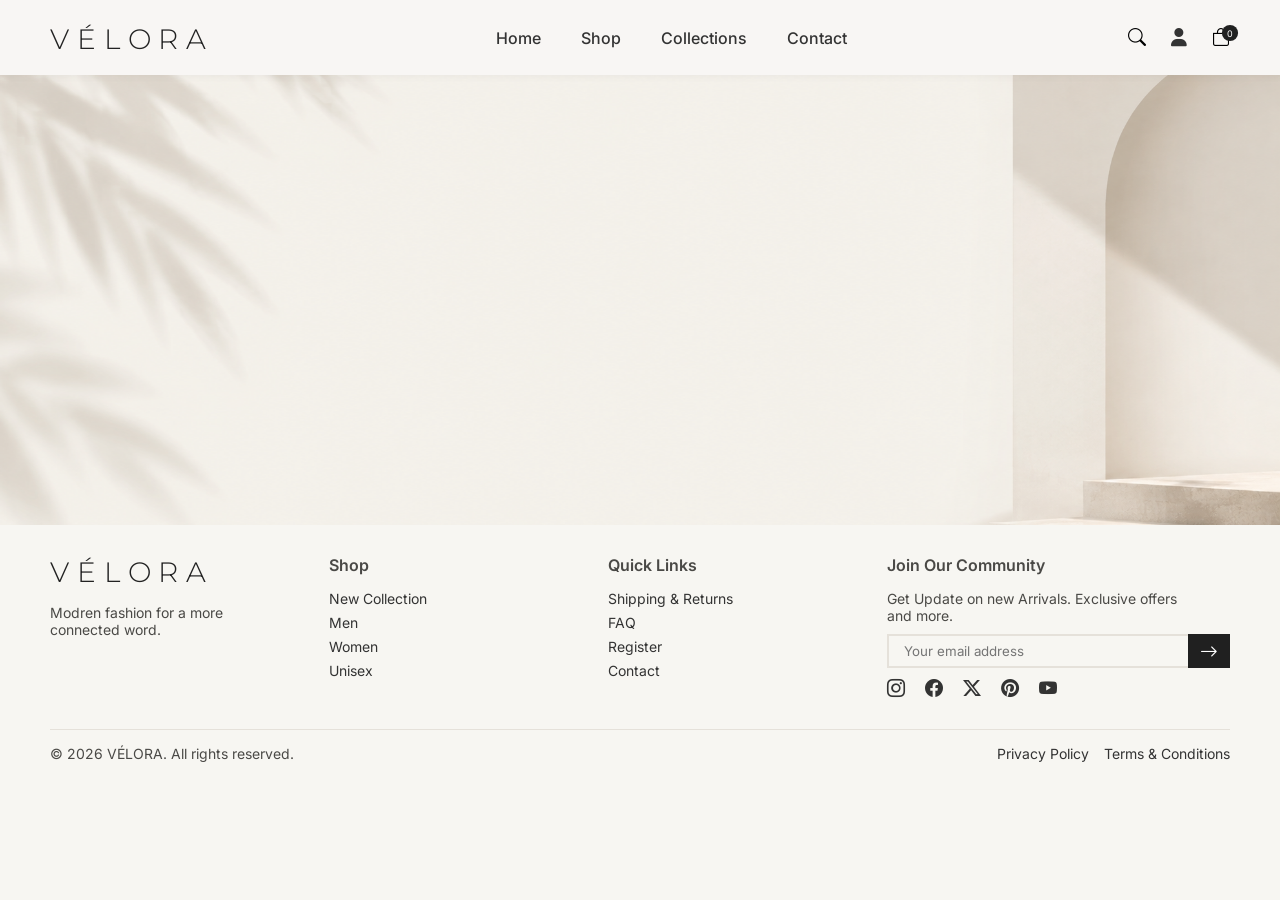
==== collections.html @ 4a01f21f "Add VÉLORA storefront with responsive design and multiple pages - Implemented header and footer comp" ====
<!doctype html>
<html lang="en">

<head>
    <meta charset="UTF-8" />
    <meta name="viewport" content="width=device-width, initial-scale=1.0" />
    <title>Collections | VÉLORA</title>
    <link rel="stylesheet" href="./css/globals.css">
    <link rel="stylesheet" href="./css/layout/header.css">
    <link rel="stylesheet" href="./css/collections.css">
    <link rel="stylesheet" href="./css/layout/footer.css">
    <link rel="stylesheet" href="https://cdn.jsdelivr.net/npm/bootstrap-icons@1.11.3/font/bootstrap-icons.min.css">
    <link rel="stylesheet" href="https://cdnjs.cloudflare.com/ajax/libs/font-awesome/6.7.2/css/all.min.css" />
</head>

<body>
    <header id="header"></header>

    <main class="main">
        <section class="hero">

        </section>
    </main>

    <footer id="footer"></footer>

    <!-- mobile bottom navgation menu  -->
    <nav id="bottom-navigation-bar"></nav>

    <script src="./js/main.js" type="module"></script>

</body>

</html
---- css/globals.css ----
@import url("https://fonts.googleapis.com/css2?family=Cormorant+Garamond:ital,wght@0,300..700;1,300..700&family=Inter:ital,opsz,wght@0,14..32,100..900;1,14..32,100..900&family=Montserrat:ital,wght@0,100..900;1,100..900&display=swap");

:root {
  /* Background colors */
  --bg-header: #f8f6f4;
  --bg-body: #f7f6f2;
  --bg-btn: #202020;
  --bg-white: #ffffff;
  --bg-hero: #d6cbbe;

  /* Text colors */
  --text-heading: #222222;
  --text-body: #4a4946;
  --text-white: #ffffff;
  --text-muted: #77736d;
  --text-nav: #333333;

  /* Border colors */
  --border-color: #e5e1da;
  --border-dark: #202020;

  /* Button colors */
  --btn-bg: #202020;
  --btn-text: #ffffff;
  --btn-hover: #3a3a3a;

  /* Typography */
  --font-heading: "Cormorant Garamond", serif;
  --font-body: "Inter", sans-serif;
  --font-logo: "Montserrat", sans-serif;
}

* {
  margin: 0;
  padding: 0;
  box-sizing: border-box;
  font-family: var(--font-body);
}

body {
  width: 100vw;
  overflow-x: hidden;
  color: var(--text-body);
  scroll-behavior: smooth;
  scrollbar-width: 5px;
  background-color: var(--bg-body);
}

/* scroll bar design  */
body::-webkit-scrollbar-track {
  background: #f7f6f2;
}

body::-webkit-scrollbar {
  width: 5px;
}

body::-webkit-scrollbar-thumb {
  background: #c8bdaa;
  border-radius: 10px;
}

.logo {
  font-size: 28px;
  font-weight: 300;
  letter-spacing: 0.28em;
  text-transform: uppercase;
  color: var(--text-heading);
  font-family: var(--font-logo);
}

.heading {
  font-family: var(--font-heading);
}

.text {
  font-family: var(--font-body);
}

a {
  color: var(--text-nav);
  text-decoration: none;
}

i {
  font-size: 18px;
}

/* hero section  */
.hero {
  width: 100%;
  height: 450px;
  background: url("./../assets/images/hero-section/bg.png") center / cover
    no-repeat;
}

@media (max-width: 768px) {
  html,
  body {
    &::-webkit-scrollbar {
      display: none;
    }
    scrollbar-width: none;
    -ms-overflow-style: none;
  }

  .logo {
    font-size: 24px;
  }

  i {
    font-size: 16px;
  }

  /* hero section  */
  .hero {
    height: 200px;
  }
}

@media (max-width: 374px) {
  .logo {
    font-size: 22px;
  }

  /* hear section  */
  .hero {
    height: 170px;
  }
}
---- css/layout/header.css ----
#header {
  width: 100%;
  height: 75px;
  display: flex;
  position: sticky;
  top: 0;
  padding-inline: 50px;
  padding-block: 10px;
  align-items: center;
  justify-content: space-between;
  box-shadow: 0 2px 8px rgba(0, 0, 0, 0.04);
  background-color: var(--bg-header);
}

.menuBtn {
  display: none;
}

.navbar {
  display: initial;
}

.navigation {
  display: flex;
  column-gap: 40px;
  list-style: none;
  font-weight: 500;
}

.icon-container {
  display: flex;
  column-gap: 25px;
  position: relative;
  font-weight: 400;
  z-index: 10;
  align-items: center;
}

.icon {
  background: none;
  border: none;
}

.cart-btn {
  position: relative;
}

.item-counter {
  width: 18px;
  height: 18px;
  display: flex;
  top: -3px;
  right: -9px;
  transform: scale(90%);
  align-items: center;
  justify-content: center;
  position: absolute;
  font-size: 10px;
  color: var(--text-white);
  border-radius: 100%;
  background-color: var(--bg-btn);
}

@media (max-width: 1024px) {
  #header {
    padding-inline: 30px;
    height: 65px;
  }

  .navbar {
    display: none;
  }

  .menuBtn {
    display: initial;
    position: relative;
    z-index: 10;
  }

  #header h1 {
    position: absolute;
    inset: 0;
    display: flex;
    align-items: center;
    justify-content: center;
  }

  .item-counter {
    transform: scale(80%);
  }
}

@media (max-width: 768px) {
  #header {
    padding-inline: 15px;
    height: 60px;
  }

  .userIcon {
    display: none;
  }

  .icon-container {
    column-gap: 15px;
  }
}

@media (max-width: 374px) {
  #header {
    padding-inline: 12px;
  }
}
---- css/layout/footer.css ----
#footer {
  width: 100%;
  display: flex;
  padding-inline: 50px;
  flex-direction: column;
}

#bottom-navigation-bar {
  display: none;
}

.footer-container {
  display: grid;
  column-gap: 50px;
  padding-block: 30px;
  flex-direction: row;
  grid-template-columns: 1fr 1fr 1fr 1.5fr;
}

.footer-brand p {
  margin-top: 15px;
  max-width: 200px;
  font-size: 14px;
}

.footer-heading {
  font-size: 16px;
  font-weight: 600;
  margin-bottom: 15px;
}

.footer-links {
  list-style: none;
  display: flex;
  flex-direction: column;
  row-gap: 7px;
  font-size: 14px;
}

.footer-community p {
  max-width: 300px;
  font-size: 14px;
}

.footer-newsletter-form {
  margin-top: 10px;
  position: relative;
  max-width: 375px;
}

.footer-newsletter-form input {
  width: 100%;
  outline: none;
  padding-inline: 15px;
  padding-block: 7px;
  background: transparent;
  border: 2px solid var(--border-color);
  transition: border-color 0.3s ease;
}

.footer-newsletter-form button {
  right: 0;
  height: 100%;
  border: none;
  position: absolute;
  cursor: pointer;
  padding-inline: 12px;
  color: var(--text-white);
  background-color: var(--bg-btn);
}

.footer-newsletter-form input:focus {
  border-color: var(--border-dark);
  outline: none;
}

.footer-socials {
  display: flex;
  margin-top: 10px;
  column-gap: 20px;
}

.footer-bottom {
  font-size: 14px;
  display: flex;
  padding-block: 15px;
  border-top: 1px solid var(--border-color);
  justify-content: space-between;
}

.footer-legal-links {
  display: flex;
  column-gap: 15px;
}

@media (max-width: 1024px) {
  .footer-container {
    grid-template-columns: 2fr 1fr 1fr;
    row-gap: 20px;
  }
  .footer-community {
    grid-column: 1/-1;
  }
}

@media (max-width: 768px) {
  #footer {
    display: none;
  }
  #bottom-navigation-bar {
    display: flex;
  }
  #bottom-navigation-bar {
    width: 100%;
    padding-inline: 15px;
    height: 60px;
    display: flex;
    position: fixed;
    bottom: 0px;
    align-items: center;
    justify-content: space-between;
    background-color: var(--bg-header);
    border-top: 1px solid var(--border-color);
    box-shadow: 0 -2px 10px rgba(0, 0, 0, 0.04);
    border-radius: 15px 15px 0 0;
    font-weight: 500;
  }
  #bottom-navigation-bar a {
    display: flex;
    row-gap: 2px;
    font-size: 10px;
    align-items: center;
    flex-direction: column;
  }
}

@media (max-width: 374px) {
  #bottom-navigation-bar {
    padding-inline: 12px;
  }
}
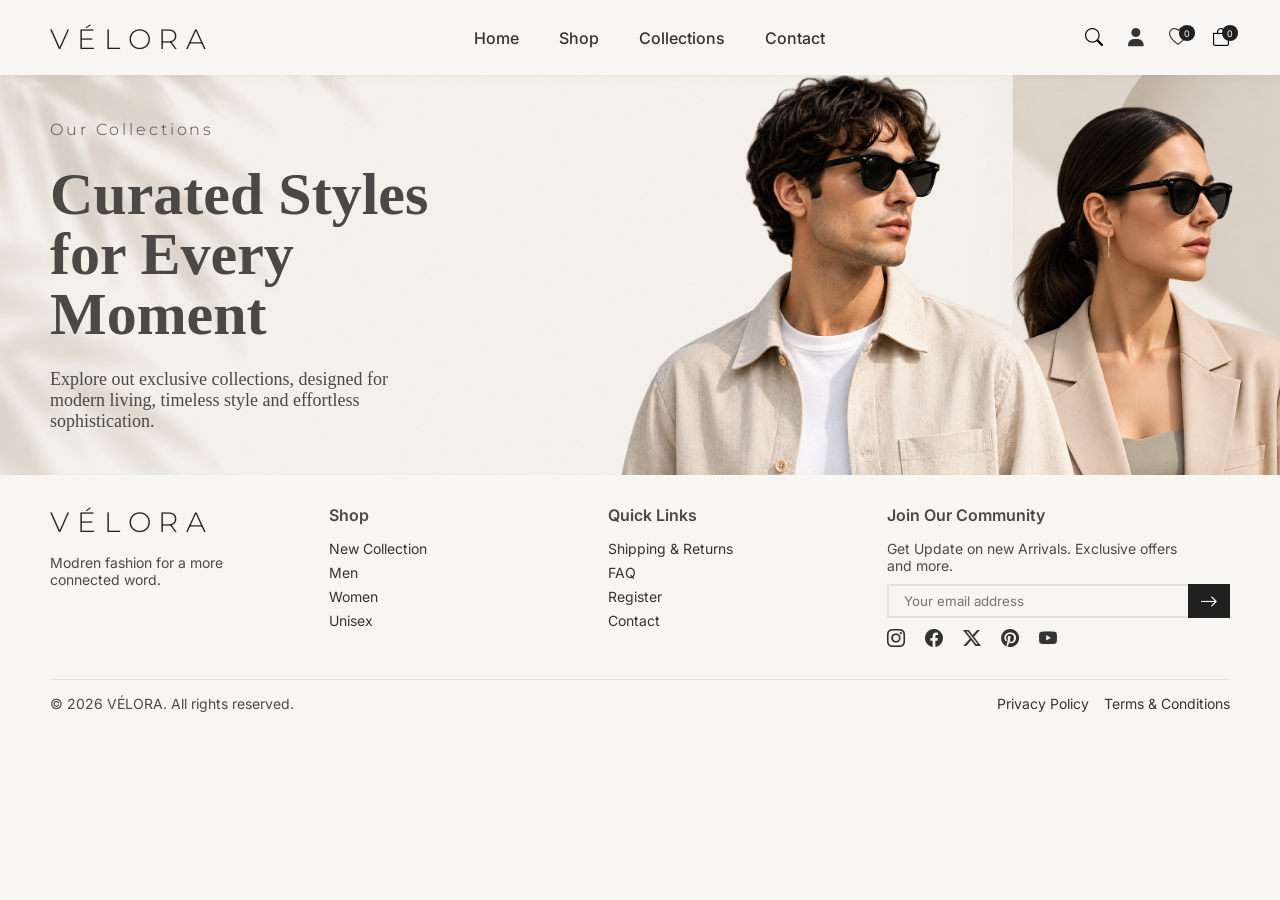
==== commit ad24a375: "Add hero section component and styles - Created a new hero section component in `components/hero-sec" ====
--- a/collections.html
+++ b/collections.html
@@ -7,6 +7,7 @@
     <title>Collections | VÉLORA</title>
     <link rel="stylesheet" href="./css/globals.css">
     <link rel="stylesheet" href="./css/layout/header.css">
+    <link rel="stylesheet" href="./css/layout/hero-section.css">
     <link rel="stylesheet" href="./css/collections.css">
     <link rel="stylesheet" href="./css/layout/footer.css">
     <link rel="stylesheet" href="https://cdn.jsdelivr.net/npm/bootstrap-icons@1.11.3/font/bootstrap-icons.min.css">
@@ -28,7 +29,7 @@
     <nav id="bottom-navigation-bar"></nav>
 
     <script src="./js/main.js" type="module"></script>
-
+    <script src="./js/collections.js" type="module"></script>
 </body>
 
-</html+</html>
--- a/css/globals.css
+++ b/css/globals.css
@@ -94,6 +94,20 @@
     no-repeat;
 }
 
+@media (max-width: 1280px) {
+  /* hero section  */
+  .hero {
+    height: 400px;
+  }
+}
+
+@media (max-width: 1024px) {
+  /* hero section  */
+  .hero {
+    height: 300px;
+  }
+}
+
 @media (max-width: 768px) {
   html,
   body {
@@ -114,7 +128,7 @@
 
   /* hero section  */
   .hero {
-    height: 200px;
+    height: 180px;
   }
 }
 
@@ -125,6 +139,6 @@
 
   /* hear section  */
   .hero {
-    height: 170px;
+    height: 130px;
   }
 }
--- a/css/layout/header.css
+++ b/css/layout/header.css
@@ -96,7 +96,8 @@
     height: 60px;
   }
 
-  .userIcon {
+  .userIcon,
+  .heart-btn {
     display: none;
   }
 
--- a/css/layout/hero-section.css
+++ b/css/layout/hero-section.css
@@ -0,0 +1,179 @@
+/* hero section  */
+
+.hero-content {
+  width: 100%;
+  display: flex;
+  height: 100%;
+}
+
+.hero-text {
+  width: 100%;
+  height: 100%;
+  display: flex;
+  row-gap: 25px;
+  padding-left: 50px;
+  flex-direction: column;
+  justify-content: center;
+}
+
+.hero-text h4 {
+  font-size: 16px;
+  font-weight: 300;
+  letter-spacing: 0.18em;
+  font-family: var(--font-logo);
+}
+
+.hero-text button {
+  padding: 12px 20px;
+  max-width: 230px;
+  border: none;
+  display: flex;
+  align-items: center;
+  justify-content: center;
+  column-gap: 15px;
+  cursor: pointer;
+  color: var(--text-white);
+  background-color: var(--bg-btn);
+}
+
+.hero-text h1 {
+  font-size: 72px;
+  max-width: 500px;
+  line-height: 1em;
+  font-weight: 700;
+  font-family: var(--font-heading);
+}
+
+.hero-text p {
+  font-size: 18px;
+  max-width: 400px;
+  font-weight: 500;
+  font-family: var(--font-heading);
+}
+
+.hero-image {
+  width: 100%;
+  height: 100%;
+  display: flex;
+  align-items: end;
+  justify-content: center;
+}
+
+.hero-image img {
+  height: 100%;
+  max-width: 110%;
+}
+
+@media (max-width: 1280px) {
+  /* hero section  */
+  .hero-text h1 {
+    font-size: 60px;
+    max-width: 400px;
+  }
+
+  .hero-text p {
+    max-width: 380px;
+  }
+}
+
+@media (max-width: 1024px) {
+  /* hero section  */
+  .hero-text {
+    row-gap: 15px;
+    padding-left: 30px;
+  }
+
+  .hero-text h4 {
+    font-size: 12px;
+    letter-spacing: 0.15em;
+  }
+
+  .hero-text button {
+    padding: 10px 15px;
+    max-width: 200px;
+    font-size: 14px;
+    column-gap: 10px;
+  }
+
+  .hero-text p {
+    font-size: 16px;
+    max-width: 300px;
+  }
+
+  .hero-text h1 {
+    font-size: 48px;
+    max-width: 360px;
+  }
+}
+
+@media (max-width: 768px) {
+  /* hero section  */
+  .hero-text {
+    row-gap: 8px;
+    padding-left: 15px;
+  }
+
+  .hero-text h4 {
+    font-size: 10px;
+    letter-spacing: 0.12em;
+  }
+
+  .hero-text span {
+    display: none;
+  }
+
+  .hero-text button {
+    padding: 5px 5px;
+    max-width: 120px;
+    font-size: 8px;
+    font-weight: 400;
+    column-gap: 10px;
+  }
+
+  .hero-text p {
+    font-size: 10px;
+    max-width: 200px;
+  }
+
+  .hero-text h1 {
+    font-size: 24px;
+    max-width: 182px;
+  }
+  .hero-image img {
+    height: 145px;
+  }
+}
+
+@media (max-width: 374px) {
+  /* hero section  */
+  .hero-text {
+    row-gap: 5px;
+    padding-left: 12px;
+  }
+
+  .hero-text h4 {
+    font-size: 8px;
+    letter-spacing: 0.05em;
+  }
+
+  .hero-text button {
+    padding: 2px 0px;
+    max-width: 110px;
+    font-size: 8px;
+    font-weight: 300;
+    column-gap: 5px;
+  }
+
+  .hero-text p {
+    font-size: 8px;
+    max-width: 200px;
+  }
+
+  .hero-text h1 {
+    font-size: 20px;
+    max-width: 150px;
+  }
+  .hero-image img {
+    height: 100px;
+  }
+}
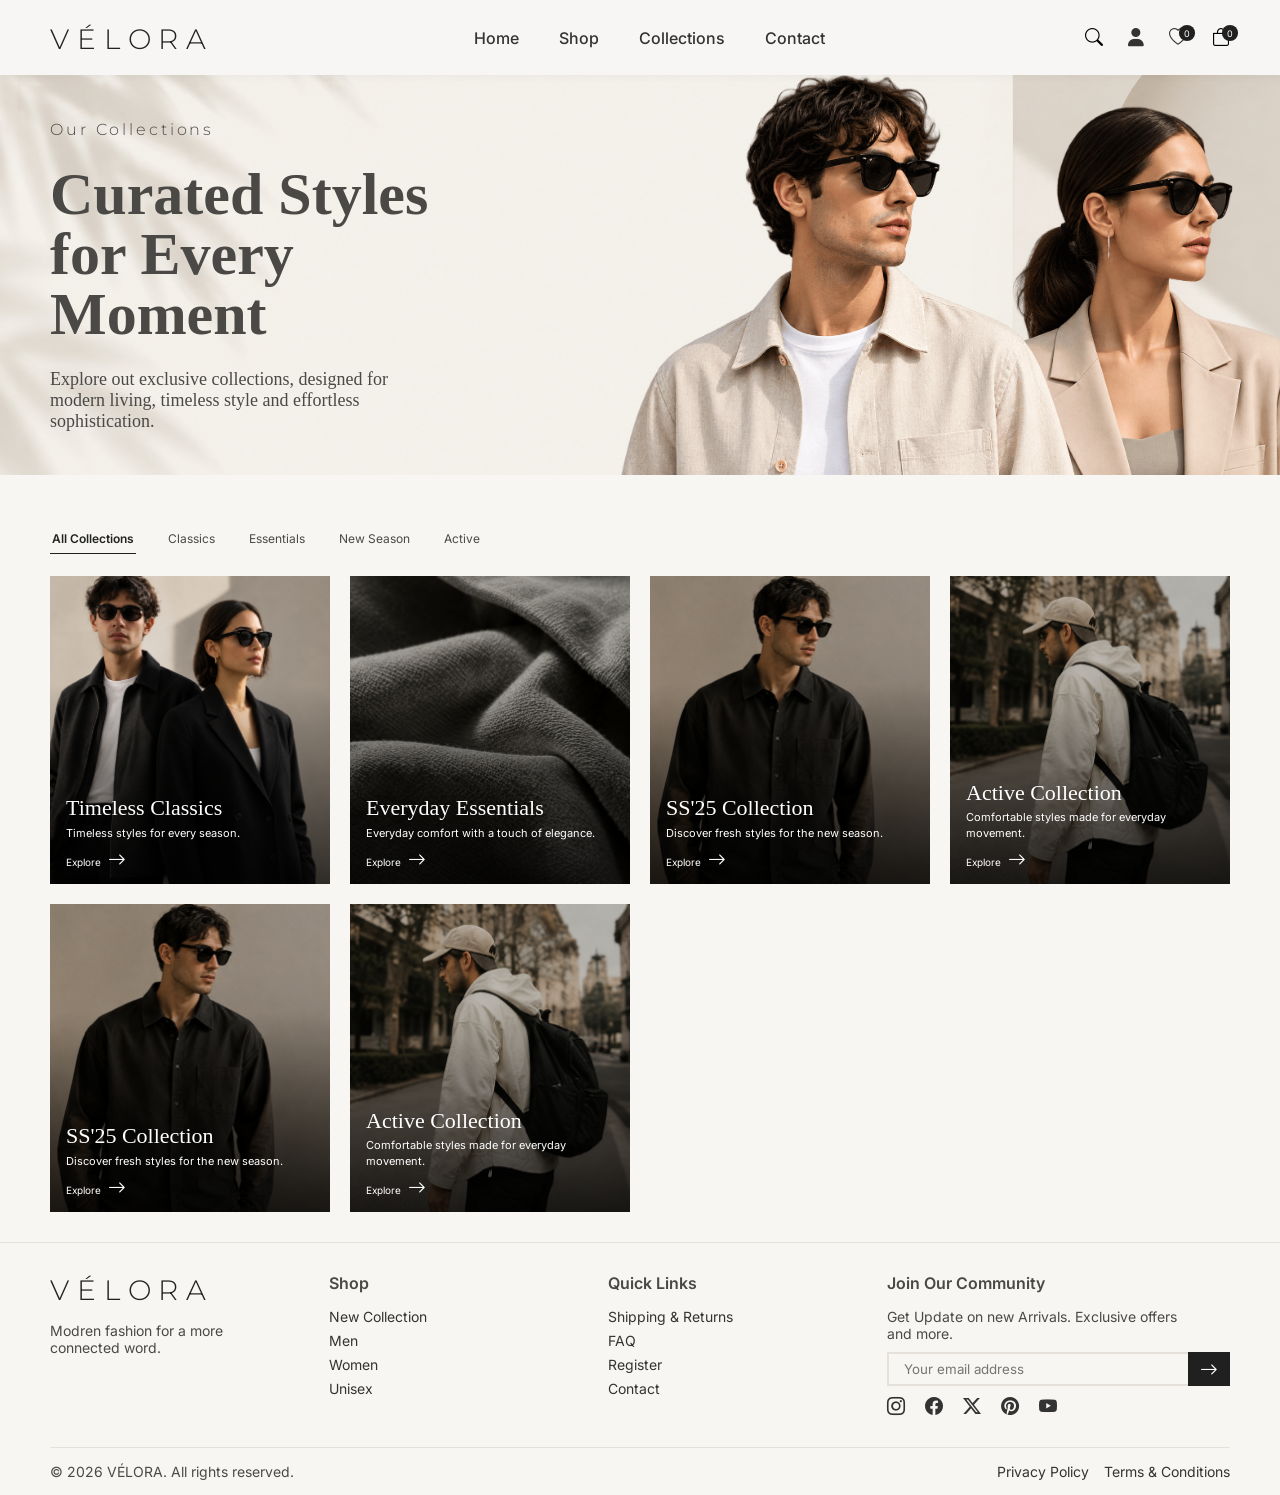
==== commit 4b7e5f9d: "feat: implement collection browser with filters and dynamic rendering of collections" ====
--- a/collections.html
+++ b/collections.html
@@ -4,6 +4,7 @@
 <head>
     <meta charset="UTF-8" />
     <meta name="viewport" content="width=device-width, initial-scale=1.0" />
+    <link rel="icon" type="image/svg+xml" href="./assets/icon/favicon.svg">
     <title>Collections | VÉLORA</title>
     <link rel="stylesheet" href="./css/globals.css">
     <link rel="stylesheet" href="./css/layout/header.css">
@@ -18,13 +19,15 @@
     <header id="header"></header>
 
     <main class="main">
-        <section class="hero">
-
+        <section class="hero"></section>
+        <section class="collection-browser">
+            <nav class="collection-filters" aria-label="Collection filters"></nav>
+            <div class="collection-grid"></div>
         </section>
+        <section class="empty-space"></section>
     </main>
 
     <footer id="footer"></footer>
-
     <!-- mobile bottom navgation menu  -->
     <nav id="bottom-navigation-bar"></nav>
 
@@ -32,4 +35,4 @@
     <script src="./js/collections.js" type="module"></script>
 </body>
 
-</html>+</html>
--- a/css/globals.css
+++ b/css/globals.css
@@ -6,7 +6,8 @@
   --bg-body: #f7f6f2;
   --bg-btn: #202020;
   --bg-white: #ffffff;
-  --bg-hero: #d6cbbe;
+  --bg-hero: #ebe9e6;
+  --bg-card: #d3cfc7;
 
   /* Text colors */
   --text-heading: #222222;
@@ -14,8 +15,7 @@
   --text-white: #ffffff;
   --text-muted: #77736d;
   --text-nav: #333333;
-
-  /* Border colors */
+  --text-gray: #ffffffc2;
   --border-color: #e5e1da;
   --border-dark: #202020;
 
@@ -90,8 +90,14 @@
 .hero {
   width: 100%;
   height: 450px;
+  overflow-x: hidden;
   background: url("./../assets/images/hero-section/bg.png") center / cover
     no-repeat;
+}
+
+/* section empty-space */
+.empty-space {
+  display: none;
 }
 
 @media (max-width: 1280px) {
@@ -130,6 +136,12 @@
   .hero {
     height: 180px;
   }
+
+  /* section empty-space */
+  .empty-space {
+    display: block;
+    padding-bottom: 60px;
+  }
 }
 
 @media (max-width: 374px) {
--- a/css/layout/header.css
+++ b/css/layout/header.css
@@ -7,6 +7,7 @@
   padding-inline: 50px;
   padding-block: 10px;
   align-items: center;
+  z-index: 10;
   justify-content: space-between;
   box-shadow: 0 2px 8px rgba(0, 0, 0, 0.04);
   background-color: var(--bg-header);
--- a/css/layout/hero-section.css
+++ b/css/layout/hero-section.css
@@ -23,7 +23,7 @@
   font-family: var(--font-logo);
 }
 
-.hero-text button {
+.hero-text a {
   padding: 12px 20px;
   max-width: 230px;
   border: none;
@@ -88,7 +88,7 @@
     letter-spacing: 0.15em;
   }
 
-  .hero-text button {
+  .hero-text a {
     padding: 10px 15px;
     max-width: 200px;
     font-size: 14px;
@@ -122,7 +122,7 @@
     display: none;
   }
 
-  .hero-text button {
+  .hero-text a {
     padding: 5px 5px;
     max-width: 120px;
     font-size: 8px;
@@ -156,7 +156,7 @@
     letter-spacing: 0.05em;
   }
 
-  .hero-text button {
+  .hero-text a {
     padding: 2px 0px;
     max-width: 110px;
     font-size: 8px;
--- a/css/collections.css
+++ b/css/collections.css
@@ -0,0 +1,189 @@
+.collection-browser {
+  width: 100%;
+  padding: 30px 50px;
+  border-bottom: 1px solid var(--border-color);
+}
+
+.collection-filters {
+  display: flex;
+  justify-content: start;
+  align-items: center;
+  gap: 30px;
+  overflow-x: auto;
+  scrollbar-width: none;
+  padding: 18px 0 22px;
+}
+.collection-filters::-webkit-scrollbar {
+  display: none;
+}
+.collection-filter {
+  position: relative;
+  flex: none;
+  border: 0;
+  background: none;
+  padding: 8px 2px;
+  color: var(--text-body);
+  font-size: 12px;
+  cursor: pointer;
+}
+.collection-filter.active {
+  font-weight: 600;
+  color: var(--text-heading);
+}
+.collection-filter.active::after {
+  content: "";
+  position: absolute;
+  left: 0;
+  right: 0;
+  bottom: 0;
+  height: 1px;
+  background: var(--border-dark);
+}
+.collection-grid {
+  display: grid;
+  grid-template-columns: repeat(4, minmax(0, 1fr));
+  gap: 20px;
+}
+.collection-card {
+  aspect-ratio: 1/1.1;
+  position: relative;
+  display: block;
+  overflow: hidden;
+  background: var(--bg-card);
+  color: var(--text-white);
+}
+.collection-card::after {
+  content: "";
+  position: absolute;
+  inset: 35% 0 0;
+  background: linear-gradient(transparent, rgba(0, 0, 0, 0.72));
+  pointer-events: none;
+}
+.collection-card img {
+  width: 100%;
+  height: 100%;
+  object-fit: cover;
+  transition: transform 0.35s ease;
+}
+.collection-card:hover img {
+  transform: scale(1.04);
+}
+.collection-card-copy {
+  position: absolute;
+  z-index: 1;
+  left: 16px;
+  right: 14px;
+  bottom: 14px;
+}
+.collection-card-copy h2 {
+  font-family: var(--font-heading);
+  font-size: 22px;
+  font-weight: 500;
+  line-height: 1.1;
+  margin-bottom: 5px;
+}
+.collection-card-copy p {
+  font-size: 11px;
+  line-height: 1.4;
+  margin-bottom: 8px;
+}
+.collection-card-copy span {
+  font-size: 10px;
+}
+.collection-card-copy i {
+  margin-left: 4px;
+}
+.collection-card[hidden] {
+  display: none;
+}
+@media (max-width: 1024px) {
+  .collection-browser {
+    padding-inline: 24px;
+  }
+  .collection-grid {
+    grid-template-columns: repeat(3, minmax(0, 1fr));
+    gap: 14px;
+  }
+  .collection-card {
+    height: auto;
+    aspect-ratio: 1.08;
+  }
+  .collection-card-copy {
+    left: 13px;
+    right: 12px;
+    bottom: 13px;
+  }
+  .collection-card-copy h2 {
+    font-size: 21px;
+  }
+  .collection-filters {
+    justify-content: flex-start;
+    gap: 22px;
+    padding-block: 14px 18px;
+  }
+}
+@media (max-width: 768px) {
+  .collection-browser {
+    padding: 0 15px 30px;
+    border: none;
+  }
+
+  .collection-grid {
+    grid-template-columns: repeat(2, minmax(0, 1fr));
+    gap: 14px;
+  }
+  .collection-filters {
+    gap: 10px;
+    padding-block: 12px 18px;
+  }
+  .collection-filter {
+    border: 1px solid var(--border-color);
+    border-radius: 22px;
+    padding: 9px 16px;
+    font-size: 12px;
+  }
+  .collection-filter.active {
+    background: var(--btn-bg);
+    border-color: var(--btn-bg);
+    color: var(--btn-text);
+  }
+  .collection-filter.active::after {
+    display: none;
+  }
+  .collection-grid {
+    gap: 12px;
+  }
+  .collection-card {
+    aspect-ratio: 0.88;
+    border-radius: 6px;
+  }
+  .collection-card-copy {
+    left: 11px;
+    right: 9px;
+    bottom: 11px;
+  }
+  .collection-card-copy h2 {
+    font-size: clamp(15px, 4.4vw, 20px);
+  }
+  .collection-card-copy p {
+    font-size: 10px;
+    margin-bottom: 6px;
+  }
+  .collection-card-copy span {
+    font-size: 11px;
+  }
+}
+
+@media (max-width: 480px) {
+  .collection-browser {
+    padding: 14px;
+  }
+  .collection-filters {
+    gap: 8px;
+    padding-block: 10px 14px;
+  }
+  .collection-filter {
+    font-size: 10px;
+    padding: 6px 10px;
+  }
+}
